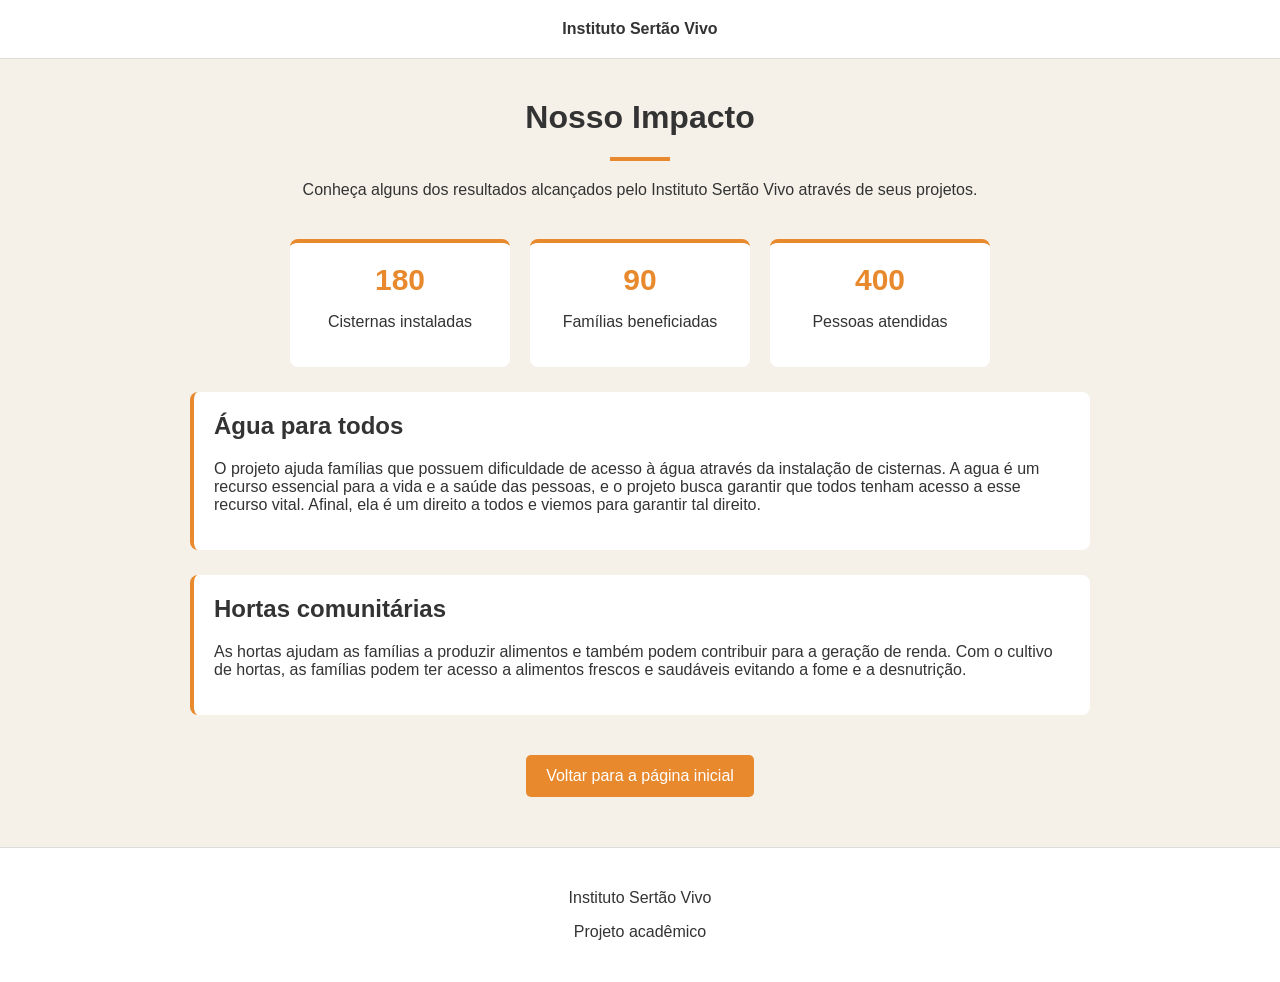
==== impacto.html @ f23b8696 "Adiciona pagina de impacto e melhorias na doacao" ====
<!DOCTYPE html>
<html lang="pt-BR">

<head>
    <meta charset="UTF-8">
    <meta name="viewport" content="width=device-width, initial-scale=1.0">

    <title>Nosso Impacto</title>

    <style>
        body {
            margin: 0;
            font-family: Arial, sans-serif;
            background-color: #f5f1e8;
            color: #333;
        }

        header {
            background-color: white;
            padding: 20px;
            text-align: center;
            border-bottom: 1px solid #ddd;
        }

        header a {
            color: #333;
            text-decoration: none;
            font-weight: bold;
        }

        main {
            width: 80%;
            max-width: 900px;
            margin: 40px auto;
        }

        h1 {
            text-align: center;
        }

        .linha {
            width: 60px;
            height: 4px;
            background-color: #e8892d;
            margin: 0 auto 20px;
        }

        .introducao {
            text-align: center;
            margin-bottom: 40px;
        }

        .resultados {
            display: flex;
            justify-content: center;
            gap: 20px;
            flex-wrap: wrap;
        }

        .resultado {
            background-color: white;
            padding: 20px;
            width: 180px;
            text-align: center;
            border-top: 4px solid #e8892d;
            border-radius: 8px;
        }

        .resultado h2 {
            color: #e8892d;
            font-size: 30px;
            margin: 0;
        }

        .projeto {
            background-color: white;
            padding: 20px;
            margin-top: 25px;
            border-left: 4px solid #e8892d;
            border-radius: 8px;
        }

        .projeto h2 {
            margin-top: 0;
        }

        .botao {
            display: block;
            width: fit-content;
            margin: 40px auto;
            padding: 12px 20px;
            background-color: #e8892d;
            color: white;
            text-decoration: none;
            border-radius: 5px;
        }

        footer {
            background-color: white;
            text-align: center;
            padding: 25px;
            margin-top: 50px;
            border-top: 1px solid #ddd;
        }
    </style>
</head>

<body>

    <header>
        <a href="index.html">Instituto Sertão Vivo</a>
    </header>

    <main>

        <h1>Nosso Impacto</h1>

        <div class="linha"></div>

        <p class="introducao">
            Conheça alguns dos resultados alcançados pelo Instituto Sertão Vivo
            através de seus projetos.
        </p>

        <div class="resultados">

            <div class="resultado">
                <h2>180</h2>
                <p>Cisternas instaladas</p>
            </div>

            <div class="resultado">
                <h2>90</h2>
                <p>Famílias beneficiadas</p>
            </div>

            <div class="resultado">
                <h2>400</h2>
                <p>Pessoas atendidas</p>
            </div>

        </div>

        <div class="projeto">

            <h2>Água para todos</h2>

            <p>
                O projeto ajuda famílias que possuem dificuldade
                de acesso à água através da instalação de cisternas. A agua é um recurso essencial para a vida e a saúde das pessoas, e o projeto busca garantir que todos tenham acesso a esse recurso vital. Afinal, ela é um direito a todos e viemos para garantir tal direito.
            </p>

        </div>

        <div class="projeto">

            <h2>Hortas comunitárias</h2>

            <p>
                As hortas ajudam as famílias a produzir alimentos
                e também podem contribuir para a geração de renda. Com o cultivo de hortas, as famílias podem ter acesso a alimentos frescos e saudáveis evitando a fome e a desnutrição.
            </p>

        </div>

        <a class="botao" href="index.html">
            Voltar para a página inicial
        </a>

    </main>

    <footer>

        <p>Instituto Sertão Vivo</p>
        <p>Projeto acadêmico</p>

    </footer>

</body>

</html>
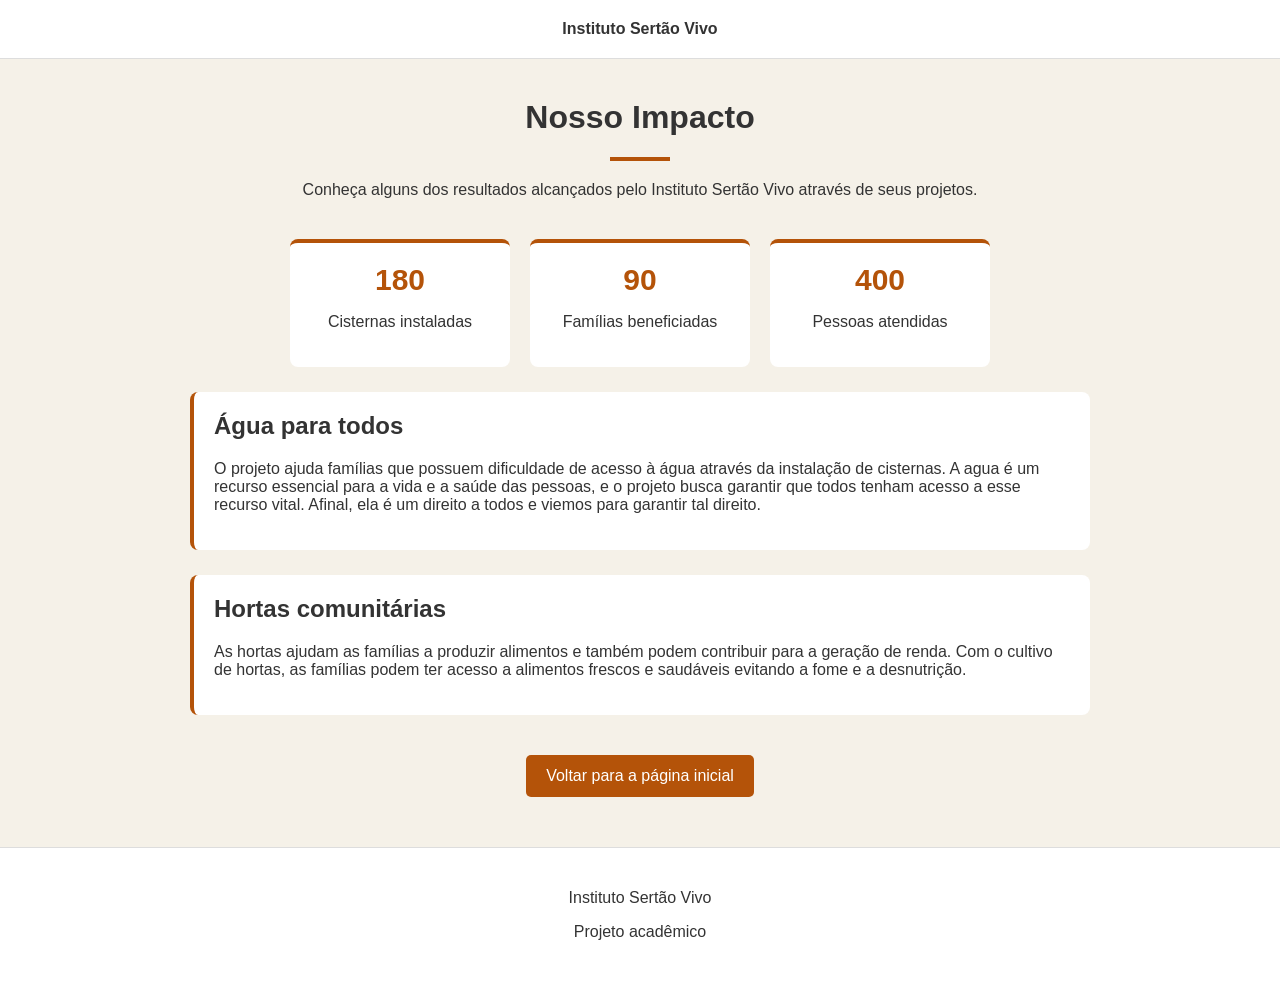
==== commit 759edac4: "Melhorias de acessibilidade e atualização do README - Adiciona o VLibras nas duas páginas (index e i" ====
--- a/impacto.html
+++ b/impacto.html
@@ -5,7 +5,8 @@
     <meta charset="UTF-8">
     <meta name="viewport" content="width=device-width, initial-scale=1.0">
 
-    <title>Nosso Impacto</title>
+    <title>Nosso Impacto — Instituto Sertão Vivo</title>
+    <meta name="description" content="Resultados do Instituto Sertão Vivo em Serra Branca (PE): cisternas, hortas comunitárias e atendimento às famílias do sertão." />
 
     <style>
         body {
@@ -41,7 +42,7 @@
         .linha {
             width: 60px;
             height: 4px;
-            background-color: #e8892d;
+            background-color: #b45309;
             margin: 0 auto 20px;
         }
 
@@ -62,12 +63,12 @@
             padding: 20px;
             width: 180px;
             text-align: center;
-            border-top: 4px solid #e8892d;
+            border-top: 4px solid #b45309;
             border-radius: 8px;
         }
 
         .resultado h2 {
-            color: #e8892d;
+            color: #b45309;
             font-size: 30px;
             margin: 0;
         }
@@ -76,7 +77,7 @@
             background-color: white;
             padding: 20px;
             margin-top: 25px;
-            border-left: 4px solid #e8892d;
+            border-left: 4px solid #b45309;
             border-radius: 8px;
         }
 
@@ -89,12 +90,32 @@
             width: fit-content;
             margin: 40px auto;
             padding: 12px 20px;
-            background-color: #e8892d;
+            background-color: #b45309;
             color: white;
             text-decoration: none;
             border-radius: 5px;
         }
 
+        a:focus-visible, button:focus-visible {
+            outline: 3px solid #2b2119;
+            outline-offset: 3px;
+            border-radius: 6px;
+        }
+
+        .skip-link {
+            position: absolute;
+            left: 16px;
+            top: -60px;
+            background: #b45309;
+            color: #fff;
+            padding: 10px 18px;
+            border-radius: 0 0 10px 10px;
+            font-weight: bold;
+            z-index: 1000;
+            transition: top .2s;
+        }
+        .skip-link:focus { top: 0; }
+
         footer {
             background-color: white;
             text-align: center;
@@ -107,11 +128,13 @@
 
 <body>
 
+    <a class="skip-link" href="#conteudo">Pular para o conteúdo</a>
+
     <header>
         <a href="index.html">Instituto Sertão Vivo</a>
     </header>
 
-    <main>
+    <main id="conteudo">
 
         <h1>Nosso Impacto</h1>
 
@@ -176,6 +199,18 @@
 
     </footer>
 
+    <!-- VLibras — tradução para Libras (acessibilidade) -->
+    <div vw class="enabled">
+        <div vw-access-button class="active"></div>
+        <div vw-plugin-wrapper>
+            <div class="vw-plugin-top-wrapper"></div>
+        </div>
+    </div>
+    <script src="https://vlibras.gov.br/app/vlibras-plugin.js"></script>
+    <script>
+        new window.VLibras.Widget("https://vlibras.gov.br/app");
+    </script>
+
 </body>
 
 </html>
